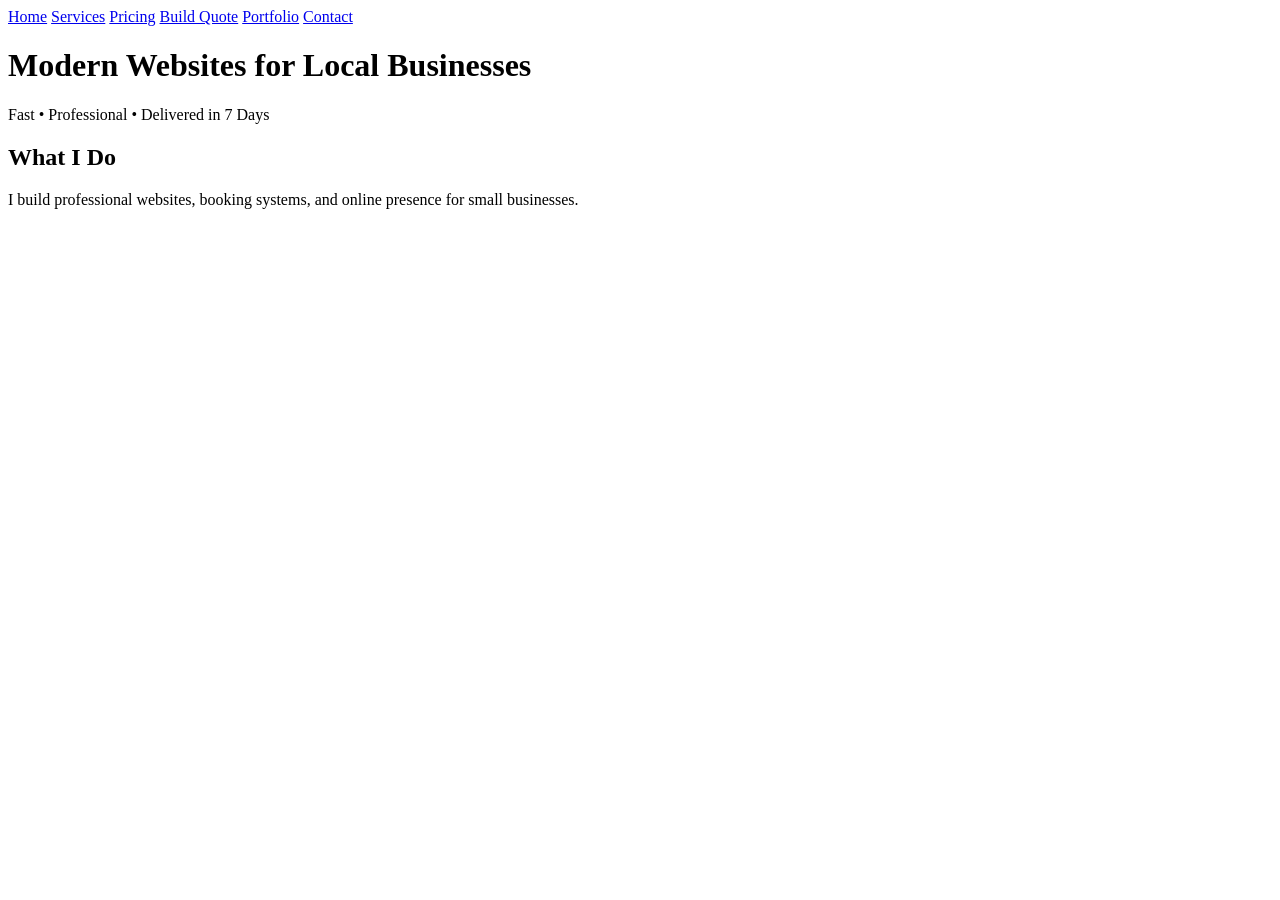
==== index.html @ a230cc30 "Create index.html" ====
<!DOCTYPE html>
<html>
<head>
  <title>Web Studio</title>
  <link rel="stylesheet" href="style.css">
</head>
<body>

<nav>
  <a href="index.html">Home</a>
  <a href="services.html">Services</a>
  <a href="pricing.html">Pricing</a>
  <a href="quote.html">Build Quote</a>
  <a href="portfolio.html">Portfolio</a>
  <a href="contact.html">Contact</a>
</nav>

<div class="container">
  <h1>Modern Websites for Local Businesses</h1>
  <p>Fast • Professional • Delivered in 7 Days</p>

  <div class="card">
    <h2>What I Do</h2>
    <p>I build professional websites, booking systems, and online presence for small businesses.</p>
  </div>
</div>

</body>
</html>
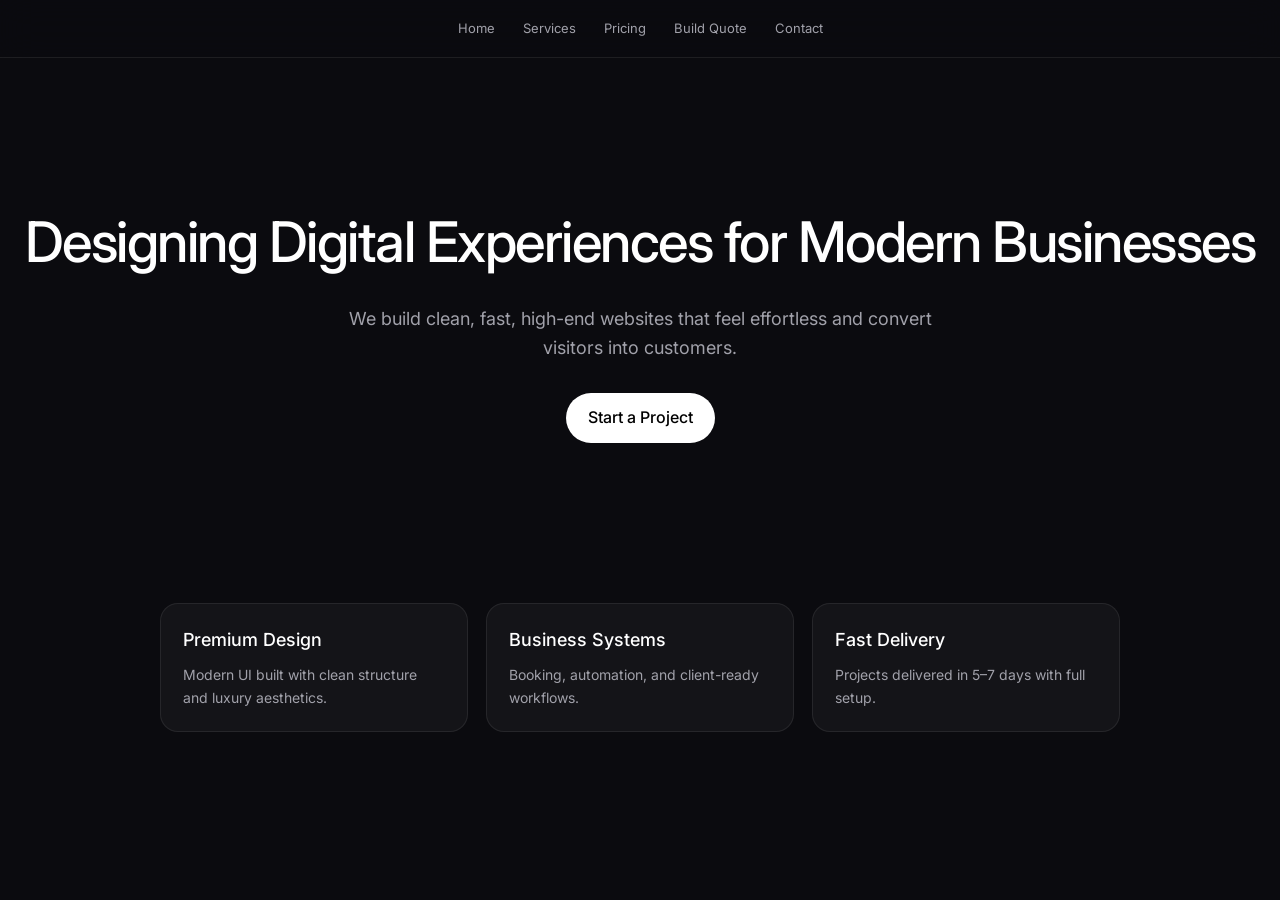
==== commit 24bb0c55: "Update index.html" ====
--- a/index.html
+++ b/index.html
@@ -1,9 +1,11 @@
 <!DOCTYPE html>
 <html>
 <head>
-  <title>Web Studio</title>
+  <title>Elite Web Studio</title>
+  <meta name="viewport" content="width=device-width, initial-scale=1.0">
   <link rel="stylesheet" href="style.css">
 </head>
+
 <body>
 
 <nav>
@@ -11,18 +13,38 @@
   <a href="services.html">Services</a>
   <a href="pricing.html">Pricing</a>
   <a href="quote.html">Build Quote</a>
-  <a href="portfolio.html">Portfolio</a>
   <a href="contact.html">Contact</a>
 </nav>
 
+<div class="hero">
+  <h1>Designing Digital Experiences for Modern Businesses</h1>
+  <p>
+    We build clean, fast, high-end websites that feel effortless and convert visitors into customers.
+  </p>
+  <a class="btn" href="quote.html">Start a Project</a>
+</div>
+
 <div class="container">
-  <h1>Modern Websites for Local Businesses</h1>
-  <p>Fast • Professional • Delivered in 7 Days</p>
 
-  <div class="card">
-    <h2>What I Do</h2>
-    <p>I build professional websites, booking systems, and online presence for small businesses.</p>
+  <div class="grid">
+
+    <div class="card">
+      <h2>Premium Design</h2>
+      <p>Modern UI built with clean structure and luxury aesthetics.</p>
+    </div>
+
+    <div class="card">
+      <h2>Business Systems</h2>
+      <p>Booking, automation, and client-ready workflows.</p>
+    </div>
+
+    <div class="card">
+      <h2>Fast Delivery</h2>
+      <p>Projects delivered in 5–7 days with full setup.</p>
+    </div>
+
   </div>
+
 </div>
 
 </body>
--- a/style.css
+++ b/style.css
@@ -0,0 +1,141 @@
+@import url('https://fonts.googleapis.com/css2?family=Inter:wght@300;400;500;600&display=swap');
+
+:root {
+  --bg: #0b0b0f;
+  --card: rgba(255,255,255,0.04);
+  --text: #eaeaea;
+  --muted: #a1a1aa;
+  --border: rgba(255,255,255,0.08);
+}
+
+* {
+  margin: 0;
+  padding: 0;
+  box-sizing: border-box;
+}
+
+body {
+  font-family: "Inter", sans-serif;
+  background: var(--bg);
+  color: var(--text);
+  line-height: 1.6;
+}
+
+/* NAV */
+nav {
+  display: flex;
+  justify-content: center;
+  gap: 28px;
+  padding: 18px 10px;
+  position: sticky;
+  top: 0;
+  background: rgba(10,10,15,0.6);
+  backdrop-filter: blur(18px);
+  border-bottom: 1px solid var(--border);
+}
+
+nav a {
+  color: var(--muted);
+  text-decoration: none;
+  font-size: 13px;
+  transition: 0.25s;
+}
+
+nav a:hover {
+  color: white;
+}
+
+/* HERO */
+.hero {
+  text-align: center;
+  padding: 140px 20px 90px;
+}
+
+.hero h1 {
+  font-size: 56px;
+  font-weight: 500;
+  letter-spacing: -1.5px;
+  color: white;
+}
+
+.hero p {
+  margin-top: 18px;
+  font-size: 18px;
+  color: var(--muted);
+  max-width: 600px;
+  margin-left: auto;
+  margin-right: auto;
+}
+
+.btn {
+  display: inline-block;
+  margin-top: 30px;
+  padding: 12px 22px;
+  border-radius: 999px;
+  background: white;
+  color: black;
+  font-weight: 500;
+  text-decoration: none;
+  transition: 0.25s;
+}
+
+.btn:hover {
+  transform: scale(1.03);
+}
+
+/* LAYOUT */
+.container {
+  max-width: 1000px;
+  margin: auto;
+  padding: 70px 20px;
+}
+
+/* GRID */
+.grid {
+  display: grid;
+  grid-template-columns: repeat(auto-fit, minmax(240px, 1fr));
+  gap: 18px;
+}
+
+/* CARDS */
+.card {
+  background: var(--card);
+  border: 1px solid var(--border);
+  border-radius: 18px;
+  padding: 22px;
+  transition: 0.25s;
+}
+
+.card:hover {
+  transform: translateY(-4px);
+  border-color: rgba(255,255,255,0.18);
+}
+
+h2 {
+  font-size: 18px;
+  font-weight: 500;
+  margin-bottom: 10px;
+  color: white;
+}
+
+p {
+  font-size: 14px;
+  color: var(--muted);
+}
+
+/* FORM */
+select, input {
+  width: 100%;
+  padding: 12px;
+  margin-top: 10px;
+  margin-bottom: 18px;
+  border-radius: 12px;
+  border: 1px solid var(--border);
+  background: rgba(255,255,255,0.02);
+  color: white;
+}
+
+select:focus, input:focus {
+  outline: none;
+  border-color: rgba(255,255,255,0.25);
+}
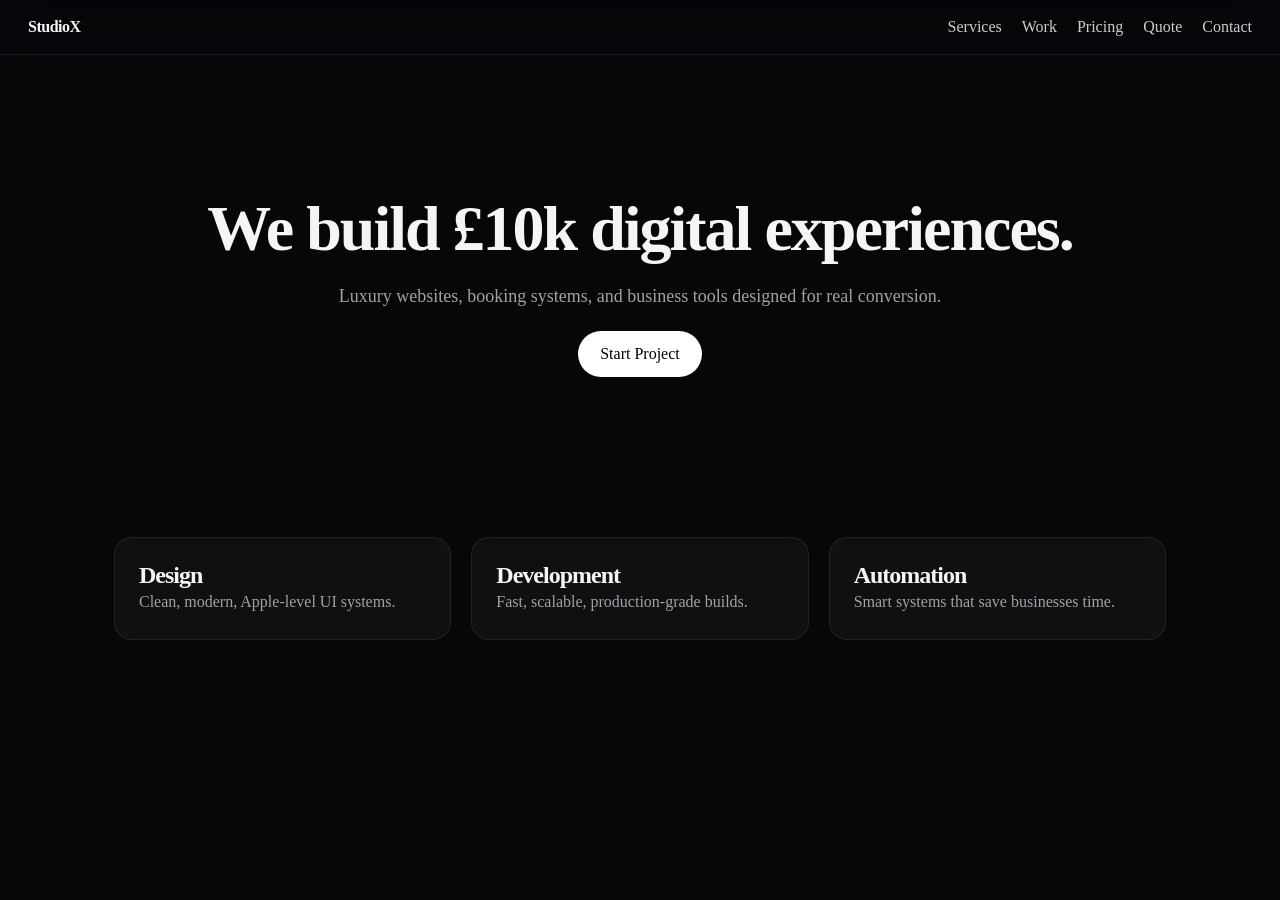
==== commit 8b3068ac: "Update index.html" ====
--- a/index.html
+++ b/index.html
@@ -1,51 +1,42 @@
 <!DOCTYPE html>
 <html>
 <head>
-  <title>Elite Web Studio</title>
-  <meta name="viewport" content="width=device-width, initial-scale=1.0">
-  <link rel="stylesheet" href="style.css">
+<link rel="stylesheet" href="style.css">
 </head>
-
 <body>
 
-<nav>
-  <a href="index.html">Home</a>
-  <a href="services.html">Services</a>
-  <a href="pricing.html">Pricing</a>
-  <a href="quote.html">Build Quote</a>
-  <a href="contact.html">Contact</a>
-</nav>
-
-<div class="hero">
-  <h1>Designing Digital Experiences for Modern Businesses</h1>
-  <p>
-    We build clean, fast, high-end websites that feel effortless and convert visitors into customers.
-  </p>
-  <a class="btn" href="quote.html">Start a Project</a>
+<div class="nav">
+  <div class="logo">StudioX</div>
+  <div>
+    <a href="services.html">Services</a>
+    <a href="portfolio.html">Work</a>
+    <a href="pricing.html">Pricing</a>
+    <a href="quote.html">Quote</a>
+    <a href="contact.html">Contact</a>
+  </div>
 </div>
 
-<div class="container">
+<section class="hero">
+  <h1>We build £10k digital experiences.</h1>
+  <p>Luxury websites, booking systems, and business tools designed for real conversion.</p>
+  <a class="btn" href="quote.html">Start Project</a>
+</section>
 
-  <div class="grid">
+<section class="container grid">
+  <div class="card">
+    <h2>Design</h2>
+    <p>Clean, modern, Apple-level UI systems.</p>
+  </div>
+  <div class="card">
+    <h2>Development</h2>
+    <p>Fast, scalable, production-grade builds.</p>
+  </div>
+  <div class="card">
+    <h2>Automation</h2>
+    <p>Smart systems that save businesses time.</p>
+  </div>
+</section>
 
-    <div class="card">
-      <h2>Premium Design</h2>
-      <p>Modern UI built with clean structure and luxury aesthetics.</p>
-    </div>
-
-    <div class="card">
-      <h2>Business Systems</h2>
-      <p>Booking, automation, and client-ready workflows.</p>
-    </div>
-
-    <div class="card">
-      <h2>Fast Delivery</h2>
-      <p>Projects delivered in 5–7 days with full setup.</p>
-    </div>
-
-  </div>
-
-</div>
-
+<script src="script.js"></script>
 </body>
 </html>
--- a/style.css
+++ b/style.css
@@ -1,141 +1,141 @@
-@import url('https://fonts.googleapis.com/css2?family=Inter:wght@300;400;500;600&display=swap');
-
-:root {
-  --bg: #0b0b0f;
-  --card: rgba(255,255,255,0.04);
-  --text: #eaeaea;
-  --muted: #a1a1aa;
-  --border: rgba(255,255,255,0.08);
+:root{
+--bg:#07070a;
+--panel:rgba(255,255,255,0.04);
+--border:rgba(255,255,255,0.08);
+--text:#f5f5f7;
+--muted:#a1a1a6;
 }
 
-* {
-  margin: 0;
-  padding: 0;
-  box-sizing: border-box;
+*{
+margin:0;
+padding:0;
+box-sizing:border-box;
 }
 
-body {
-  font-family: "Inter", sans-serif;
-  background: var(--bg);
-  color: var(--text);
-  line-height: 1.6;
+body{
+font-family:-apple-system,BlinkMacSystemFont,"SF Pro Display",Segoe UI,Roboto;
+background:var(--bg);
+color:var(--text);
+overflow-x:hidden;
 }
 
-/* NAV */
-nav {
-  display: flex;
-  justify-content: center;
-  gap: 28px;
-  padding: 18px 10px;
-  position: sticky;
-  top: 0;
-  background: rgba(10,10,15,0.6);
-  backdrop-filter: blur(18px);
-  border-bottom: 1px solid var(--border);
+.nav{
+position:sticky;
+top:0;
+display:flex;
+justify-content:space-between;
+padding:18px 28px;
+background:rgba(7,7,10,0.7);
+backdrop-filter:blur(20px);
+border-bottom:1px solid var(--border);
+z-index:1000;
 }
 
-nav a {
-  color: var(--muted);
-  text-decoration: none;
-  font-size: 13px;
-  transition: 0.25s;
+.logo{
+font-weight:600;
+letter-spacing:-0.5px;
 }
 
-nav a:hover {
-  color: white;
+.nav a{
+color:white;
+text-decoration:none;
+margin-left:16px;
+opacity:0.8;
+transition:0.3s;
 }
 
-/* HERO */
-.hero {
-  text-align: center;
-  padding: 140px 20px 90px;
+.nav a:hover{
+opacity:1;
 }
 
-.hero h1 {
-  font-size: 56px;
-  font-weight: 500;
-  letter-spacing: -1.5px;
-  color: white;
+.container{
+max-width:1100px;
+margin:auto;
+padding:100px 24px;
 }
 
-.hero p {
-  margin-top: 18px;
-  font-size: 18px;
-  color: var(--muted);
-  max-width: 600px;
-  margin-left: auto;
-  margin-right: auto;
+.hero{
+text-align:center;
+padding:140px 24px 60px;
 }
 
-.btn {
-  display: inline-block;
-  margin-top: 30px;
-  padding: 12px 22px;
-  border-radius: 999px;
-  background: white;
-  color: black;
-  font-weight: 500;
-  text-decoration: none;
-  transition: 0.25s;
+.hero h1{
+font-size:64px;
+letter-spacing:-2px;
+line-height:1.05;
 }
 
-.btn:hover {
-  transform: scale(1.03);
+.hero p{
+color:var(--muted);
+max-width:650px;
+margin:20px auto;
+font-size:18px;
 }
 
-/* LAYOUT */
-.container {
-  max-width: 1000px;
-  margin: auto;
-  padding: 70px 20px;
+.btn{
+display:inline-block;
+padding:14px 22px;
+border-radius:999px;
+background:white;
+color:black;
+text-decoration:none;
+font-weight:500;
+transition:0.3s;
 }
 
-/* GRID */
-.grid {
-  display: grid;
-  grid-template-columns: repeat(auto-fit, minmax(240px, 1fr));
-  gap: 18px;
+.btn:hover{
+transform:translateY(-4px);
+opacity:0.9;
 }
 
-/* CARDS */
-.card {
-  background: var(--card);
-  border: 1px solid var(--border);
-  border-radius: 18px;
-  padding: 22px;
-  transition: 0.25s;
+.grid{
+display:grid;
+grid-template-columns:repeat(auto-fit,minmax(260px,1fr));
+gap:20px;
 }
 
-.card:hover {
-  transform: translateY(-4px);
-  border-color: rgba(255,255,255,0.18);
+.card{
+background:var(--panel);
+border:1px solid var(--border);
+border-radius:18px;
+padding:24px;
+transition:0.35s;
 }
 
-h2 {
-  font-size: 18px;
-  font-weight: 500;
-  margin-bottom: 10px;
-  color: white;
+.card:hover{
+transform:translateY(-10px);
+box-shadow:0 30px 80px rgba(0,0,0,0.6);
+border-color:rgba(255,255,255,0.2);
 }
 
-p {
-  font-size: 14px;
-  color: var(--muted);
+h1,h2{
+letter-spacing:-1px;
 }
 
-/* FORM */
-select, input {
-  width: 100%;
-  padding: 12px;
-  margin-top: 10px;
-  margin-bottom: 18px;
-  border-radius: 12px;
-  border: 1px solid var(--border);
-  background: rgba(255,255,255,0.02);
-  color: white;
+p{
+color:var(--muted);
+line-height:1.6;
 }
 
-select:focus, input:focus {
-  outline: none;
-  border-color: rgba(255,255,255,0.25);
+input,textarea,select{
+width:100%;
+padding:12px;
+margin-top:10px;
+border-radius:12px;
+border:1px solid var(--border);
+background:transparent;
+color:white;
+outline:none;
 }
+
+label{
+display:block;
+margin-top:12px;
+}
+
+.footer{
+text-align:center;
+padding:50px;
+color:var(--muted);
+opacity:0.7;
+}
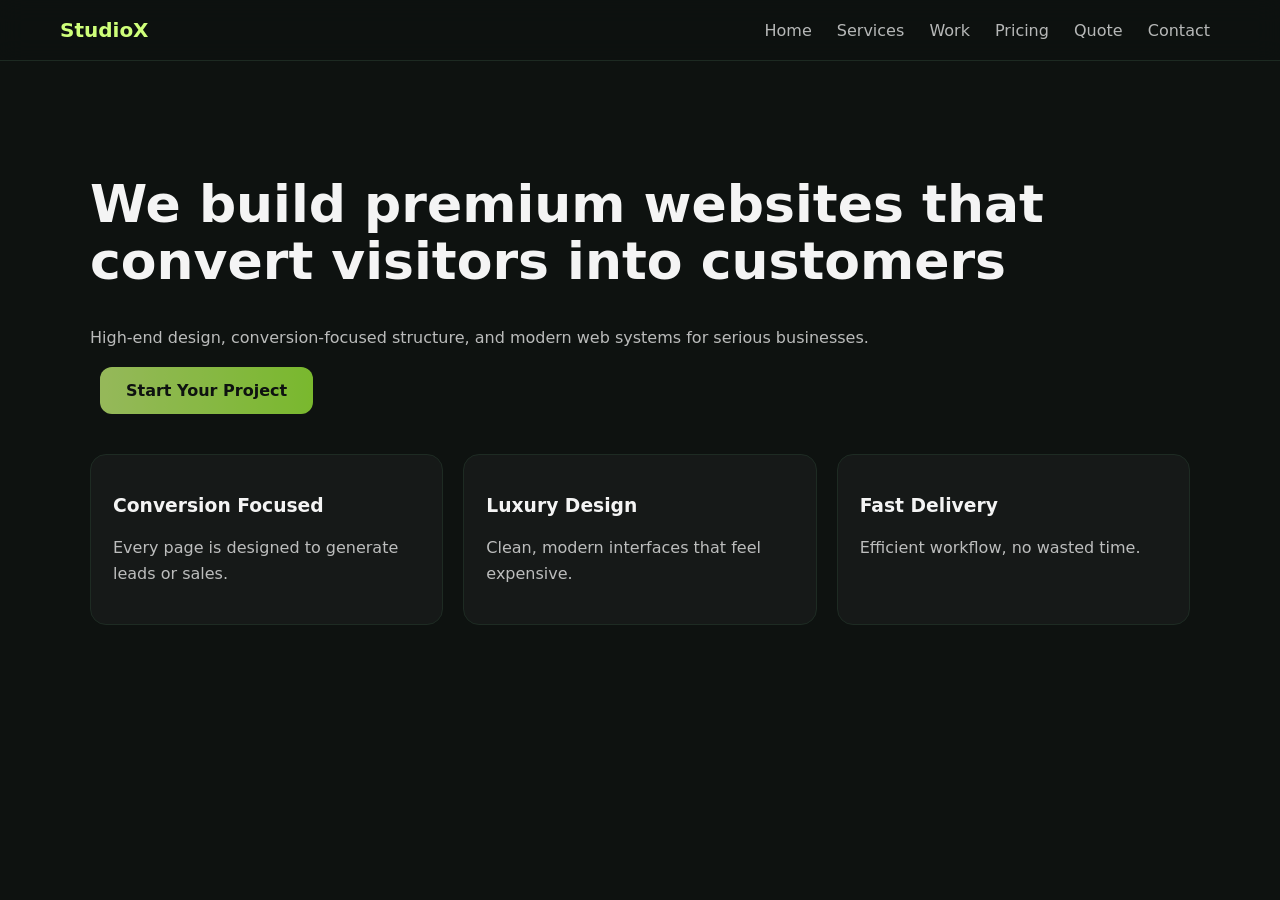
==== commit 32b7f451: "Update index.html" ====
--- a/index.html
+++ b/index.html
@@ -6,37 +6,44 @@
 <body>
 
 <div class="nav">
-  <div class="logo">StudioX</div>
-  <div>
-    <a href="services.html">Services</a>
-    <a href="portfolio.html">Work</a>
-    <a href="pricing.html">Pricing</a>
-    <a href="quote.html">Quote</a>
-    <a href="contact.html">Contact</a>
-  </div>
+<div class="logo">StudioX</div>
+<div>
+<a href="index.html">Home</a>
+<a href="services.html">Services</a>
+<a href="portfolio.html">Work</a>
+<a href="pricing.html">Pricing</a>
+<a href="quote.html">Quote</a>
+<a href="contact.html">Contact</a>
+</div>
 </div>
 
-<section class="hero">
-  <h1>We build £10k digital experiences.</h1>
-  <p>Luxury websites, booking systems, and business tools designed for real conversion.</p>
-  <a class="btn" href="quote.html">Start Project</a>
-</section>
+<div class="container">
 
-<section class="container grid">
-  <div class="card">
-    <h2>Design</h2>
-    <p>Clean, modern, Apple-level UI systems.</p>
-  </div>
-  <div class="card">
-    <h2>Development</h2>
-    <p>Fast, scalable, production-grade builds.</p>
-  </div>
-  <div class="card">
-    <h2>Automation</h2>
-    <p>Smart systems that save businesses time.</p>
-  </div>
-</section>
+<h1>We build premium websites that convert visitors into customers</h1>
+<p>High-end design, conversion-focused structure, and modern web systems for serious businesses.</p>
 
-<script src="script.js"></script>
+<a class="btn" href="quote.html">Start Your Project</a>
+
+<div class="grid">
+
+<div class="card">
+<h3>Conversion Focused</h3>
+<p>Every page is designed to generate leads or sales.</p>
+</div>
+
+<div class="card">
+<h3>Luxury Design</h3>
+<p>Clean, modern interfaces that feel expensive.</p>
+</div>
+
+<div class="card">
+<h3>Fast Delivery</h3>
+<p>Efficient workflow, no wasted time.</p>
+</div>
+
+</div>
+
+</div>
+
 </body>
 </html>
--- a/style.css
+++ b/style.css
@@ -1,141 +1,103 @@
-:root{
---bg:#07070a;
---panel:rgba(255,255,255,0.04);
---border:rgba(255,255,255,0.08);
---text:#f5f5f7;
---muted:#a1a1a6;
-}
-
-*{
+body{
 margin:0;
-padding:0;
-box-sizing:border-box;
-}
-
-body{
-font-family:-apple-system,BlinkMacSystemFont,"SF Pro Display",Segoe UI,Roboto;
-background:var(--bg);
-color:var(--text);
-overflow-x:hidden;
+font-family:system-ui;
+background:#0e1210;
+color:#f4f4f4;
 }
 
 .nav{
+display:flex;
+justify-content:space-between;
+align-items:center;
+padding:18px 60px;
 position:sticky;
 top:0;
-display:flex;
-justify-content:space-between;
-padding:18px 28px;
-background:rgba(7,7,10,0.7);
-backdrop-filter:blur(20px);
-border-bottom:1px solid var(--border);
-z-index:1000;
+background:rgba(14,18,16,0.85);
+backdrop-filter: blur(12px);
+border-bottom:1px solid #1d2a22;
+z-index:100;
 }
 
 .logo{
-font-weight:600;
-letter-spacing:-0.5px;
+color:#cfff7a;
+font-weight:800;
+font-size:20px;
 }
 
-.nav a{
-color:white;
+a{
+color:#fff;
 text-decoration:none;
-margin-left:16px;
-opacity:0.8;
-transition:0.3s;
+margin:0 10px;
+opacity:0.7;
+transition:0.2s;
 }
 
-.nav a:hover{
+a:hover{
 opacity:1;
+color:#cfff7a;
 }
 
 .container{
 max-width:1100px;
 margin:auto;
-padding:100px 24px;
+padding:80px 20px;
 }
 
-.hero{
-text-align:center;
-padding:140px 24px 60px;
+h1{
+font-size:52px;
+line-height:1.1;
 }
 
-.hero h1{
-font-size:64px;
-letter-spacing:-2px;
-line-height:1.05;
+h2{
+margin-top:40px;
 }
 
-.hero p{
-color:var(--muted);
-max-width:650px;
-margin:20px auto;
-font-size:18px;
+p{
+opacity:0.75;
+line-height:1.6;
 }
 
 .btn{
 display:inline-block;
-padding:14px 22px;
-border-radius:999px;
-background:white;
-color:black;
-text-decoration:none;
-font-weight:500;
-transition:0.3s;
+padding:14px 26px;
+background:linear-gradient(90deg,#cfff7a,#a7ff3b);
+color:#0e1210;
+font-weight:700;
+border-radius:12px;
+transition:0.25s;
 }
 
 .btn:hover{
-transform:translateY(-4px);
-opacity:0.9;
+transform:scale(1.05);
 }
 
 .grid{
 display:grid;
-grid-template-columns:repeat(auto-fit,minmax(260px,1fr));
+grid-template-columns:repeat(auto-fit,minmax(250px,1fr));
 gap:20px;
+margin-top:40px;
 }
 
 .card{
-background:var(--panel);
-border:1px solid var(--border);
-border-radius:18px;
-padding:24px;
-transition:0.35s;
+background:rgba(255,255,255,0.03);
+border:1px solid #1e2b23;
+padding:22px;
+border-radius:16px;
+transition:0.3s;
 }
 
 .card:hover{
-transform:translateY(-10px);
-box-shadow:0 30px 80px rgba(0,0,0,0.6);
-border-color:rgba(255,255,255,0.2);
+transform:translateY(-5px);
+border-color:#cfff7a;
 }
 
-h1,h2{
-letter-spacing:-1px;
-}
-
-p{
-color:var(--muted);
-line-height:1.6;
-}
-
-input,textarea,select{
+input, textarea, select{
 width:100%;
 padding:12px;
 margin-top:10px;
-border-radius:12px;
-border:1px solid var(--border);
-background:transparent;
+margin-bottom:15px;
+border-radius:10px;
+border:1px solid #233428;
+background:#121814;
 color:white;
-outline:none;
 }
-
-label{
-display:block;
-margin-top:12px;
-}
-
-.footer{
-text-align:center;
-padding:50px;
-color:var(--muted);
-opacity:0.7;
-}
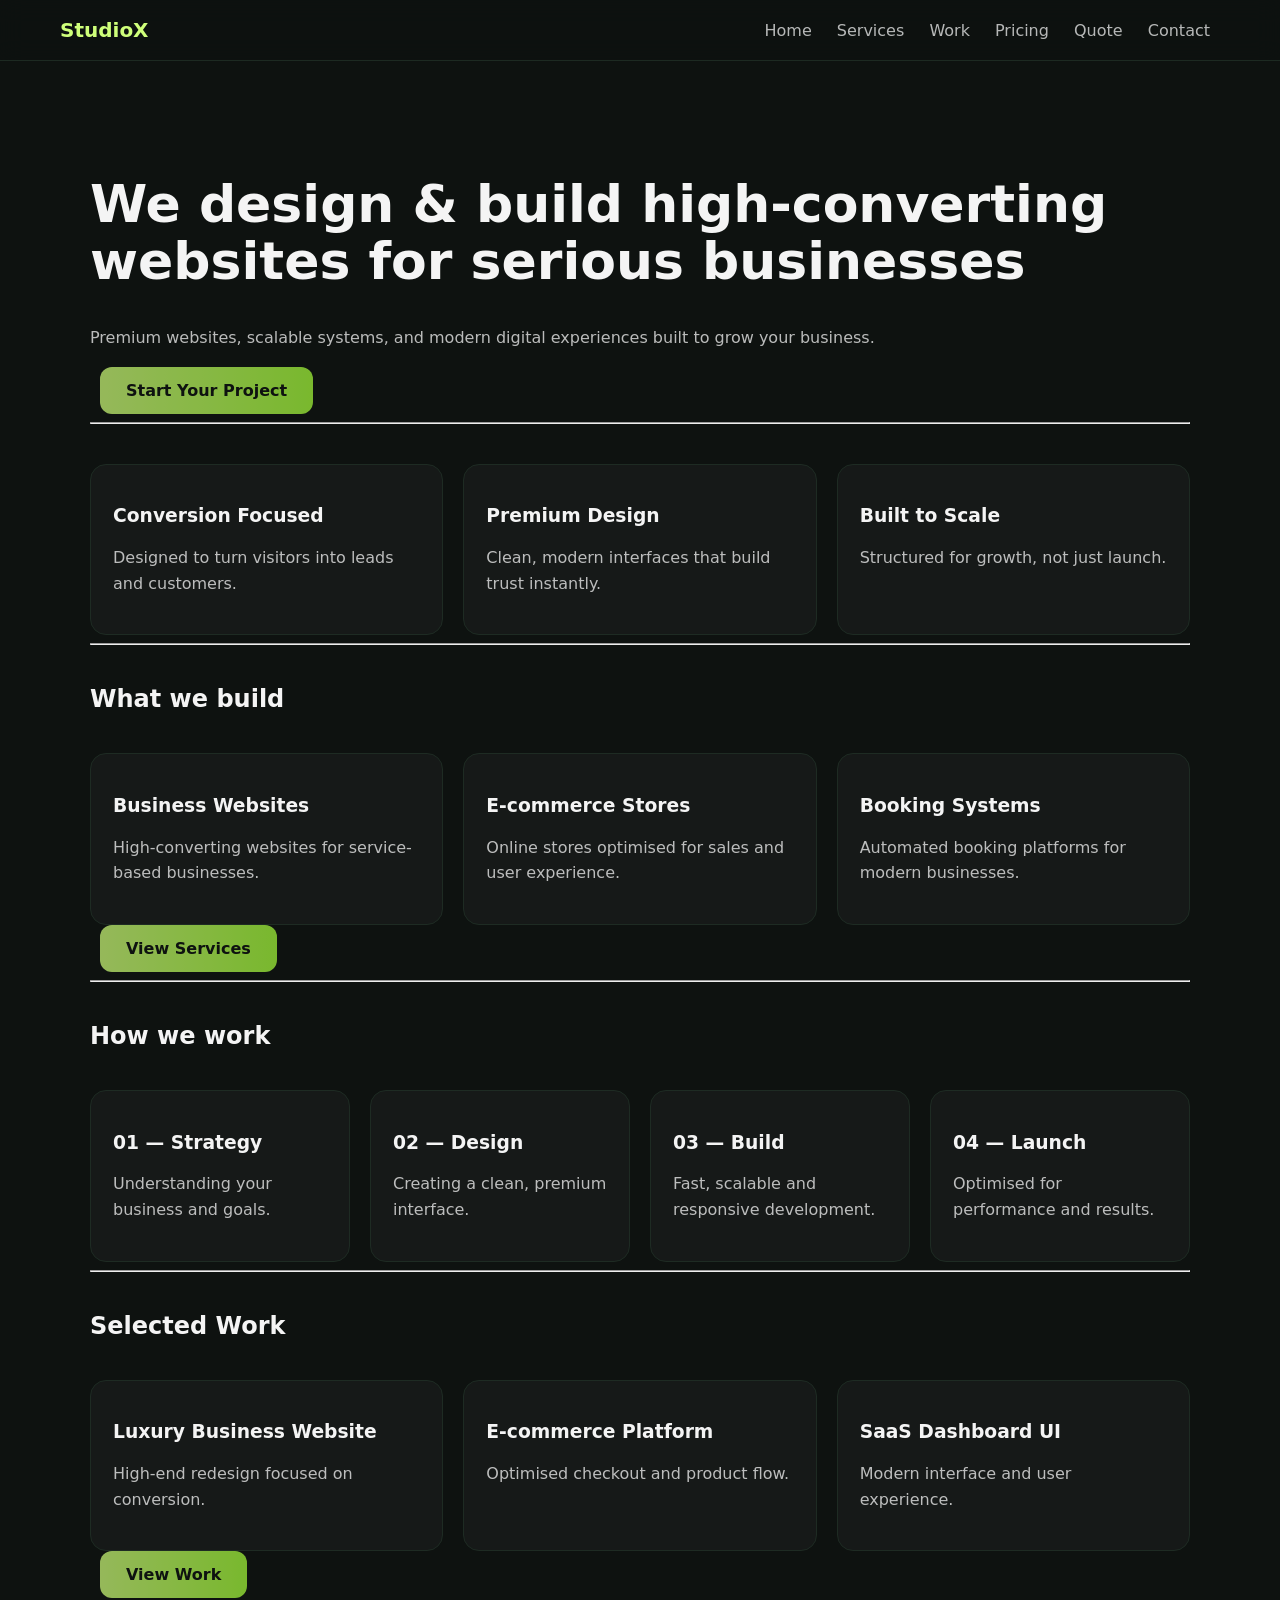
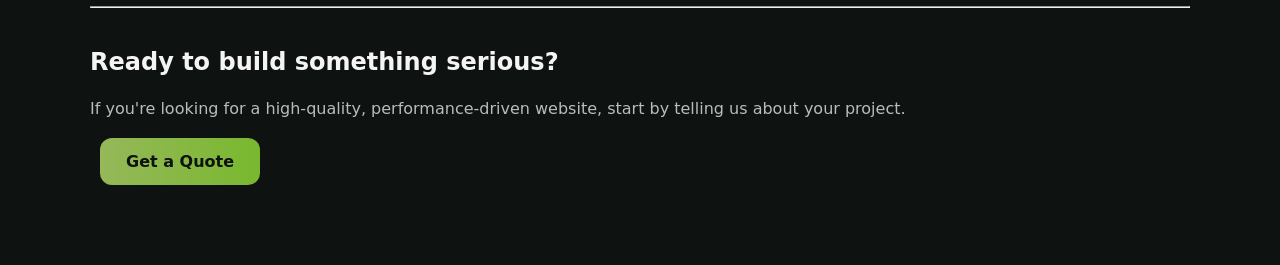
==== commit 88ee75aa: "Update index.html" ====
--- a/index.html
+++ b/index.html
@@ -2,7 +2,9 @@
 <html>
 <head>
 <link rel="stylesheet" href="style.css">
+<title>StudioX — Digital Agency</title>
 </head>
+
 <body>
 
 <div class="nav">
@@ -19,29 +21,127 @@
 
 <div class="container">
 
-<h1>We build premium websites that convert visitors into customers</h1>
-<p>High-end design, conversion-focused structure, and modern web systems for serious businesses.</p>
+<!-- HERO -->
+<h1>We design & build high-converting websites for serious businesses</h1>
+<p>
+Premium websites, scalable systems, and modern digital experiences built to grow your business.
+</p>
 
 <a class="btn" href="quote.html">Start Your Project</a>
+
+<!-- TRUST STRIP -->
+<hr>
 
 <div class="grid">
 
 <div class="card">
 <h3>Conversion Focused</h3>
-<p>Every page is designed to generate leads or sales.</p>
+<p>Designed to turn visitors into leads and customers.</p>
 </div>
 
 <div class="card">
-<h3>Luxury Design</h3>
-<p>Clean, modern interfaces that feel expensive.</p>
+<h3>Premium Design</h3>
+<p>Clean, modern interfaces that build trust instantly.</p>
 </div>
 
 <div class="card">
-<h3>Fast Delivery</h3>
-<p>Efficient workflow, no wasted time.</p>
+<h3>Built to Scale</h3>
+<p>Structured for growth, not just launch.</p>
 </div>
 
 </div>
+
+<!-- SERVICES PREVIEW -->
+<hr>
+
+<h2>What we build</h2>
+
+<div class="grid">
+
+<div class="card">
+<h3>Business Websites</h3>
+<p>High-converting websites for service-based businesses.</p>
+</div>
+
+<div class="card">
+<h3>E-commerce Stores</h3>
+<p>Online stores optimised for sales and user experience.</p>
+</div>
+
+<div class="card">
+<h3>Booking Systems</h3>
+<p>Automated booking platforms for modern businesses.</p>
+</div>
+
+</div>
+
+<a class="btn" href="services.html">View Services</a>
+
+<!-- PROCESS -->
+<hr>
+
+<h2>How we work</h2>
+
+<div class="grid">
+
+<div class="card">
+<h3>01 — Strategy</h3>
+<p>Understanding your business and goals.</p>
+</div>
+
+<div class="card">
+<h3>02 — Design</h3>
+<p>Creating a clean, premium interface.</p>
+</div>
+
+<div class="card">
+<h3>03 — Build</h3>
+<p>Fast, scalable and responsive development.</p>
+</div>
+
+<div class="card">
+<h3>04 — Launch</h3>
+<p>Optimised for performance and results.</p>
+</div>
+
+</div>
+
+<!-- PORTFOLIO PREVIEW -->
+<hr>
+
+<h2>Selected Work</h2>
+
+<div class="grid">
+
+<div class="card">
+<h3>Luxury Business Website</h3>
+<p>High-end redesign focused on conversion.</p>
+</div>
+
+<div class="card">
+<h3>E-commerce Platform</h3>
+<p>Optimised checkout and product flow.</p>
+</div>
+
+<div class="card">
+<h3>SaaS Dashboard UI</h3>
+<p>Modern interface and user experience.</p>
+</div>
+
+</div>
+
+<a class="btn" href="portfolio.html">View Work</a>
+
+<!-- FINAL CTA -->
+<hr>
+
+<h2>Ready to build something serious?</h2>
+<p>
+If you're looking for a high-quality, performance-driven website,
+start by telling us about your project.
+</p>
+
+<a class="btn" href="quote.html">Get a Quote</a>
 
 </div>
 
